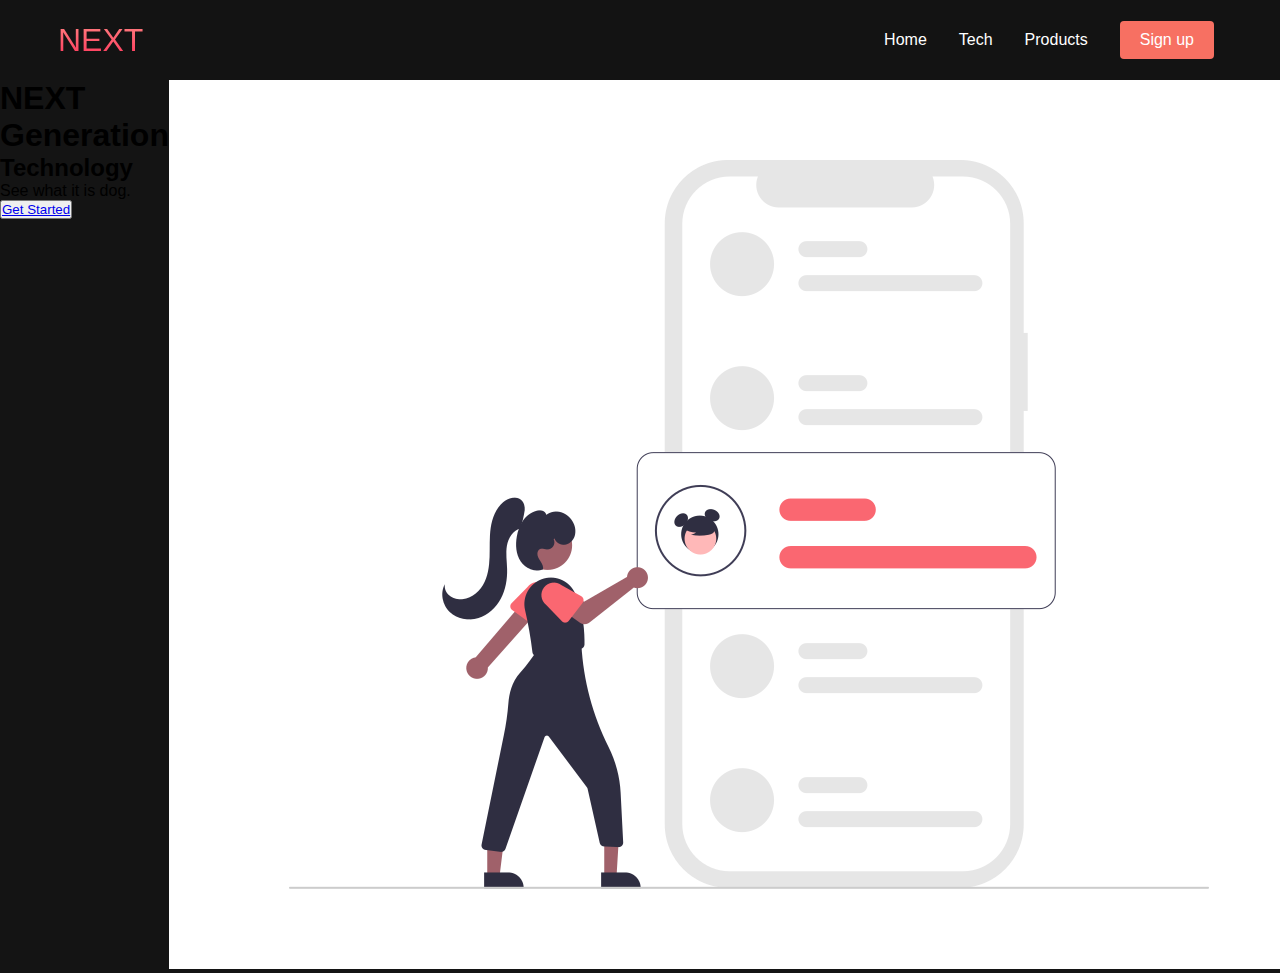
==== grid_flex_tut_1/index.html @ 17ca548c "renaming" ====
<!DOCTYPE html>
<html lang="en">
<head>
  <meta charset="UTF-8">
  <meta http-equiv="X-UA-Compatible" content="IE=edge">
  <meta name="viewport" content="width=device-width, initial-scale=1.0">
  <title>Next website</title>
  <link rel="stylesheet" href="styles.css">
  <link rel="stylesheet" href="https://use.fontawesome.com/releases/v5.15.4/css/all.css" integrity="sha384-DyZ88mC6Up2uqS4h/KRgHuoeGwBcD4Ng9SiP4dIRy0EXTlnuz47vAwmeGwVChigm" crossorigin="anonymous">
</head>
<body>
  <!-- Navbar section -->
  <nav class="navbar">
    <div class="navbar__container">
      <a href="/" id="navbar__logo"><i class="fas fa-gem"></i>NEXT</a>
      <div class="navbar__toggle" id="mobile-menu">
        <span class="bar"></span>
        <span class="bar"></span>
        <span class="bar"></span>
      </div>
      <ul class="navbar__menu">
        <li class="navbar__item">
          <a href="/" class="navbar__link">Home</a>
        </li>
        <li class="navbar__item">
          <a href="/tech.html" class="navbar__link">Tech</a>
        </li>
        <li class="navbar__item">
          <a href="/tech.html" class="navbar__link">Products</a>
        </li>
        <li class="navbar__btn">
          <a href="/" class="button">Sign up</a>
        </li>
      </ul>
    </div>
  </nav>

  <!-- Hero Section -->
  <main class="main">
    <div class="main__container">
      <div class="main__content">
        <h1>NEXT Generation</h1>
        <h2>Technology</h2>
        <p>See what it is dog.</p>
        <button class="main__btn">
          <a href="/">Get Started</a>
        </button>
      </div>
      <div class="main__img--container">
        <img src="images/pic1.png" alt="pic" id="main__img">
      </div>
    </div>
  </main>
  <script src="app.js"></script>
</body>
</html>
---- grid_flex_tut_1/styles.css ----
*{
  box-sizing: border-box;
  margin: 0;
  padding: 0;
  font-family: 'Kumbh Sans', sans-serif;
}

.navbar{
  background: #131313;
  height: 80px;
  display: flex;
  justify-content: center;
  align-items: center;
  font-size: 1.2 rem;
  position: sticky;
  top: 0;
  z-index: 999;
}

.navbar__container {
  display: flex;
  justify-content: space-between;
  height: 80px;
  z-index: 1;
  width: 100%;
  max-width: 1300px;
  margin: 0 auto;
  padding: 0 50px
}

#navbar__logo{
  background: color #ff8177;
  background-image: linear-gradient(to top, #ff0844 0%, #ffb199 100% );
  background-size: 100%;
  -webkit-background-clip: text;
  -moz-background-clip: text;
  -webkit-text-fill-color: transparent;
  -moz-text-fill-color: transparent;
  display: flex;
  align-items: center;
  cursor:pointer;
  text-decoration:none;
  font-size: 2rem;
}

.fa-gem{
  margin-right: 0.5rem
}

.navbar__menu{
  display:flex;
  align-items: center;
  list-style: none;
  text-align: center;
}
.navbar__item{
  height: 80px;
}

.navbar__link{
  color: #fff;
  display: flex;
  align-items: center;
  justify-content:center;
  text-decoration: none;
  padding: 0 1rem;
  height: 100%;
}
.navbar__btn{
  display: flex;
  justify-content: center;
  align-items: center;
  padding: 0 1rem;
  width: 100%;
}

.button{
  display: flex;
  justify-content: center;
  align-items: center;
  text-decoration: none;
  padding: 10px 20px;
  height: 100%;
  width: 100%;
  border: none;
  outline: none;
  border-radius: 4px;
  background: #f77062;
  color: #fff
}

.button:hover{
  background: #4837ff;
  transition: all 0.3s ease
}
.navbar__link:hover{
  color: #f77062;
  transition: all 0.3s ease;
}

@media screen and (max-width: 960px){
  .navbar__container{
    display:flex;
    justify-content: space-between;
    height: 80px;
    z-index: 1;
    width:100%;
    max-width: 1300px;
    padding: 0;
  }

  .navbar__menu{
    display: grid;
    grid-template-columns:auto;
    margin:0;
    width:100%;
    position: absolute;
    top: -1000px;
    opacity: 0;
    transition: all 0.5s ease;
    height: 50vh;
    z-index: -1;
    background: #131313;
  }

  .navbar__menu.active{
    background: #131313;
    top: 100%;
    opacity: 1;
    transition: all 0.5s ease;
    z-index: 99;
    height: 50vh;
    font-size: 1.6rem;
  }

  #navbar__logo{
    padding-left: 25px;
  }

  .navbar__toggle .bar{
    width: 25px;
    height: 3px;
    margin: 5px auto;
    transition: all 0.3s ease-in-out;
    background: #fff;
  }

  .navbar__item{
    width: 100%;
  }

  .navbar__link{
    text-align: center;
    padding: 2rem;
    width: 100%;
    display: table;
  }

  #mobile-menu{
    position: absolute;
    top: 20%;
    right: 5%;
    transform: translate(5%, 20%);
  }

  .navbar__btn{
    padding-bottom: 2rem;
  }

  .button{
    display:flex;
    justify-content: center ;
    align-items: center;
    width: 80%;
    height: 80%;
    margin:0;
  }

  .navbar__toggle .bar {
    display:block;
    cursor:pointer;
  }

  #mobile-menu.isactive .bar:nth-child(2){
    opacity: 0;
  }
  #mobile-menu.isactive .bar:nth-child(1){
    transform: translateY(8px) rotate(45deg);
  }
  #mobile-menu.isactive .bar:nth-child(3){
    transform: translateY(-8px) rotate(-45deg);
  }
}


/* Hero Section CSS */

.main{
  background-color: #141414;
}

.main__container{
  display: grid;
  grid-template-columns: 1fr 1fr;
}
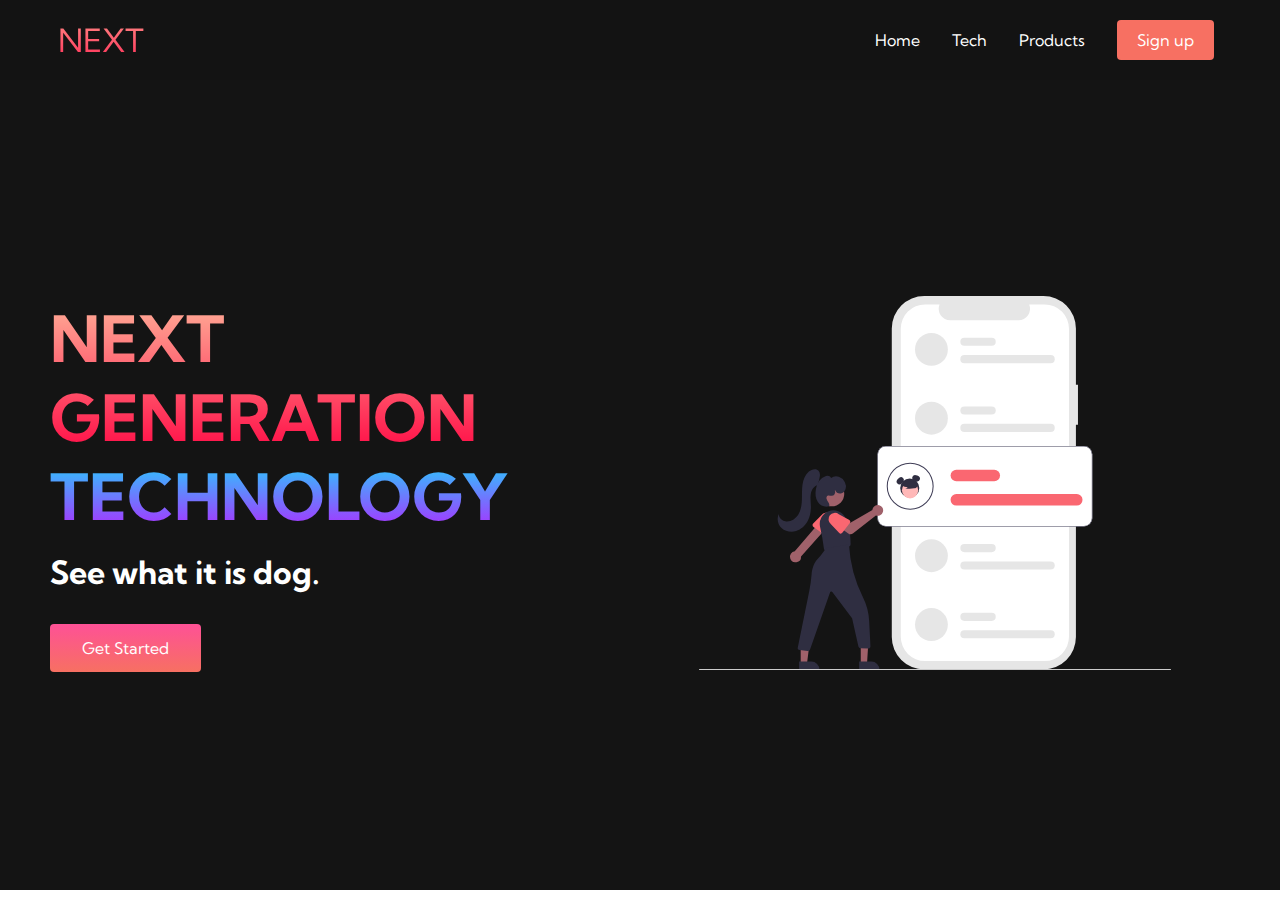
==== commit 715468cf: "main container" ====
--- a/grid_flex_tut_1/index.html
+++ b/grid_flex_tut_1/index.html
@@ -7,6 +7,9 @@
   <title>Next website</title>
   <link rel="stylesheet" href="styles.css">
   <link rel="stylesheet" href="https://use.fontawesome.com/releases/v5.15.4/css/all.css" integrity="sha384-DyZ88mC6Up2uqS4h/KRgHuoeGwBcD4Ng9SiP4dIRy0EXTlnuz47vAwmeGwVChigm" crossorigin="anonymous">
+  <link rel="preconnect" href="https://fonts.googleapis.com">
+<link rel="preconnect" href="https://fonts.gstatic.com" crossorigin>
+<link href="https://fonts.googleapis.com/css2?family=Kumbh+Sans:wght@400;700&display=swap" rel="stylesheet">
 </head>
 <body>
   <!-- Navbar section -->
@@ -36,21 +39,21 @@
   </nav>
 
   <!-- Hero Section -->
-  <main class="main">
+  <div class="main">
     <div class="main__container">
       <div class="main__content">
-        <h1>NEXT Generation</h1>
-        <h2>Technology</h2>
+        <h1>NEXT GENERATION</h1>
+        <h2>TECHNOLOGY</h2>
         <p>See what it is dog.</p>
         <button class="main__btn">
           <a href="/">Get Started</a>
         </button>
       </div>
       <div class="main__img--container">
-        <img src="images/pic1.png" alt="pic" id="main__img">
+        <img src="images/pic1.svg" alt="pic" id="main__img">
       </div>
     </div>
-  </main>
+  </div>
   <script src="app.js"></script>
 </body>
 </html>--- a/grid_flex_tut_1/styles.css
+++ b/grid_flex_tut_1/styles.css
@@ -202,4 +202,89 @@
 .main__container{
   display: grid;
   grid-template-columns: 1fr 1fr;
+  align-items: center;
+  justify-self: center;
+  margin: 0 auto;
+  height: 90vh;
+  background-color: #141414;
+  z-index: 1;
+  width: 100%;
+  max-width: 1300px;
+  padding: 0 50px;
+} 
+
+.main__content h1{
+  font-size: 4rem;
+  background-color: #ff8177;
+  background-image: linear-gradient(to top, #ff0844 0%, #ffb199 100%);
+  background-size: 100%;
+  -webkit-background-clip: text;
+  -moz-background-clip: text;
+  -webkit-text-fill-color: transparent;
+  -moz-text-fill-color: transparent;
+}
+.main__content h2 {
+  font-size: 4rem;
+  background-color: #ff8177;
+  background-image: linear-gradient(to top, #b721ff 0%, #21d4fd 100%);
+  background-size: 100%;
+  -webkit-background-clip: text;
+  -moz-background-clip: text;
+  -webkit-text-fill-color: transparent;
+  -moz-text-fill-color: transparent;
+}
+
+.main__content p {
+  margin-top: 1rem;
+  font-size: 2rem;
+  font-weight: 700;
+  color:#fff
+}
+
+.main__btn{
+  font-size: 1rem;
+  background-image: linear-gradient(to top, #f77062 0%, #fe5196 100% );
+  padding: 14px 32px;
+  border: none;
+  border-radius: 4px;
+  color: #fff;
+  margin-top: 2rem;
+  cursor: pointer;
+  position: relative;
+  transition: all 0.35s;
+  outline: none
+}
+
+.main__btn a{
+  position: relative;
+  z-index: 2;
+  color:#fff;
+  text-decoration: none;
+}
+.main__btn:after{
+  position: absolute;
+  content: '';
+  top: 0;
+  left: 0;
+  width: 0;
+  height: 100%;
+  background: #4837ff;
+  transition: all 0.35s;
+  border-radius: 4px;
+}
+
+.main__btn:hover{
+  color:#fff;
+}
+
+.main__btn:hover:after{
+  width:100%;
+}
+.main__img--container{
+  text-align: center;
+}
+
+#main__img{
+  height: 80%;
+  width:80%
 }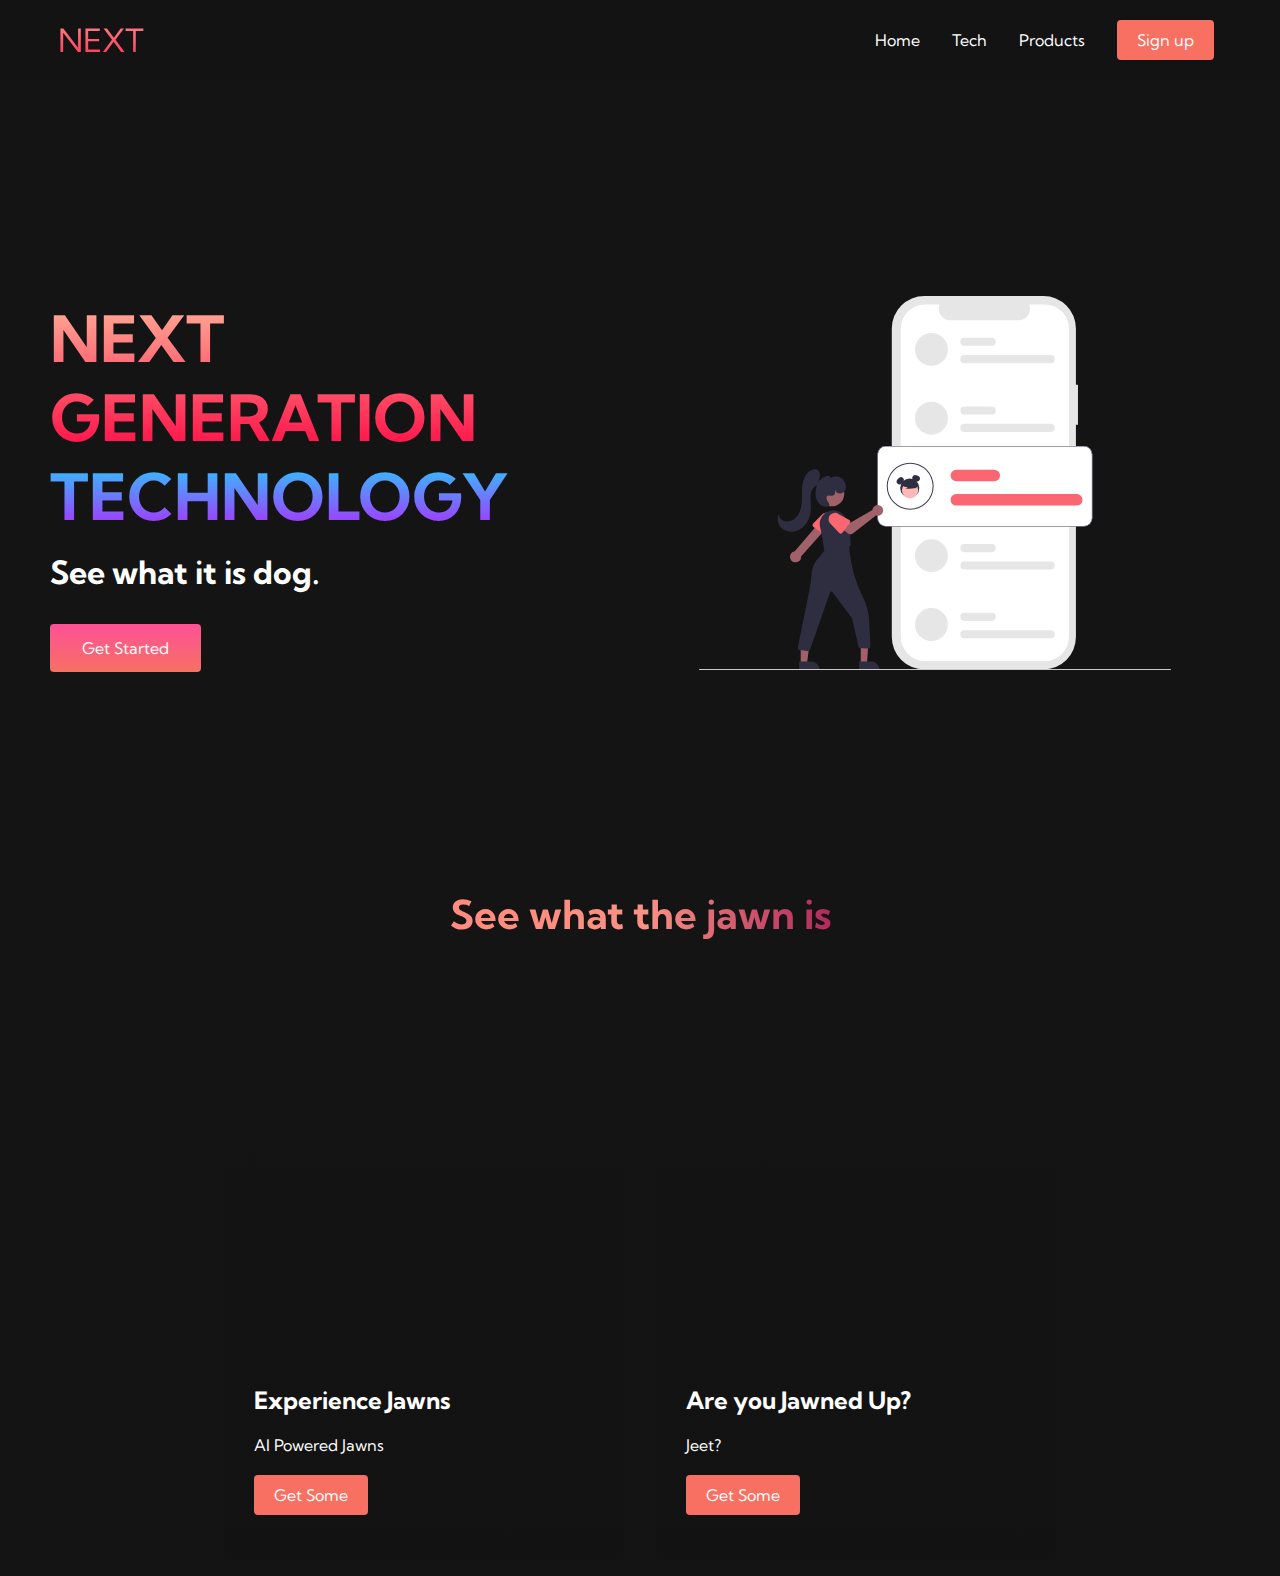
==== commit bbae18ed: "services section complete" ====
--- a/grid_flex_tut_1/index.html
+++ b/grid_flex_tut_1/index.html
@@ -54,6 +54,24 @@
       </div>
     </div>
   </div>
+
+  <!-- services section  -->
+  <div class="services">
+    <h1> See what the jawn is</h1>
+    <div class="services__container">
+      <div class="services__card">
+        <h2>Experience Jawns</h2>
+        <p>AI Powered Jawns</p>
+        <button>Get Some</button>
+      </div>
+      <div class="services__card">
+        <h2>Are you Jawned Up?</h2>
+        <p>Jeet?</p>
+        <button>Get Some</button>
+      </div>
+    </div>
+  </div>
+  <!-- Footer -->
   <script src="app.js"></script>
 </body>
 </html>--- a/grid_flex_tut_1/styles.css
+++ b/grid_flex_tut_1/styles.css
@@ -1,11 +1,14 @@
-*{
+/* html{
+  scroll-behavior: smooth;
+} */
+* {
   box-sizing: border-box;
   margin: 0;
   padding: 0;
-  font-family: 'Kumbh Sans', sans-serif;
-}
-
-.navbar{
+  font-family: "Kumbh Sans", sans-serif;
+}
+
+.navbar {
   background: #131313;
   height: 80px;
   display: flex;
@@ -25,12 +28,12 @@
   width: 100%;
   max-width: 1300px;
   margin: 0 auto;
-  padding: 0 50px
-}
-
-#navbar__logo{
+  padding: 0 50px;
+}
+
+#navbar__logo {
   background: color #ff8177;
-  background-image: linear-gradient(to top, #ff0844 0%, #ffb199 100% );
+  background-image: linear-gradient(to top, #ff0844 0%, #ffb199 100%);
   background-size: 100%;
   -webkit-background-clip: text;
   -moz-background-clip: text;
@@ -38,35 +41,35 @@
   -moz-text-fill-color: transparent;
   display: flex;
   align-items: center;
-  cursor:pointer;
-  text-decoration:none;
+  cursor: pointer;
+  text-decoration: none;
   font-size: 2rem;
 }
 
-.fa-gem{
-  margin-right: 0.5rem
-}
-
-.navbar__menu{
-  display:flex;
+.fa-gem {
+  margin-right: 0.5rem;
+}
+
+.navbar__menu {
+  display: flex;
   align-items: center;
   list-style: none;
   text-align: center;
 }
-.navbar__item{
+.navbar__item {
   height: 80px;
 }
 
-.navbar__link{
-  color: #fff;
-  display: flex;
-  align-items: center;
-  justify-content:center;
+.navbar__link {
+  color: #fff;
+  display: flex;
+  align-items: center;
+  justify-content: center;
   text-decoration: none;
   padding: 0 1rem;
   height: 100%;
 }
-.navbar__btn{
+.navbar__btn {
   display: flex;
   justify-content: center;
   align-items: center;
@@ -74,7 +77,7 @@
   width: 100%;
 }
 
-.button{
+.button {
   display: flex;
   justify-content: center;
   align-items: center;
@@ -86,34 +89,34 @@
   outline: none;
   border-radius: 4px;
   background: #f77062;
-  color: #fff
-}
-
-.button:hover{
+  color: #fff;
+}
+
+.button:hover {
   background: #4837ff;
-  transition: all 0.3s ease
-}
-.navbar__link:hover{
+  transition: all 0.3s ease;
+}
+.navbar__link:hover {
   color: #f77062;
   transition: all 0.3s ease;
 }
 
-@media screen and (max-width: 960px){
-  .navbar__container{
-    display:flex;
+@media screen and (max-width: 960px) {
+  .navbar__container {
+    display: flex;
     justify-content: space-between;
     height: 80px;
     z-index: 1;
-    width:100%;
+    width: 100%;
     max-width: 1300px;
     padding: 0;
   }
 
-  .navbar__menu{
+  .navbar__menu {
     display: grid;
-    grid-template-columns:auto;
-    margin:0;
-    width:100%;
+    grid-template-columns: auto;
+    margin: 0;
+    width: 100%;
     position: absolute;
     top: -1000px;
     opacity: 0;
@@ -123,7 +126,7 @@
     background: #131313;
   }
 
-  .navbar__menu.active{
+  .navbar__menu.active {
     background: #131313;
     top: 100%;
     opacity: 1;
@@ -133,11 +136,11 @@
     font-size: 1.6rem;
   }
 
-  #navbar__logo{
+  #navbar__logo {
     padding-left: 25px;
   }
 
-  .navbar__toggle .bar{
+  .navbar__toggle .bar {
     width: 25px;
     height: 3px;
     margin: 5px auto;
@@ -145,61 +148,60 @@
     background: #fff;
   }
 
-  .navbar__item{
+  .navbar__item {
     width: 100%;
   }
 
-  .navbar__link{
+  .navbar__link {
     text-align: center;
     padding: 2rem;
     width: 100%;
     display: table;
   }
 
-  #mobile-menu{
+  #mobile-menu {
     position: absolute;
     top: 20%;
     right: 5%;
     transform: translate(5%, 20%);
   }
 
-  .navbar__btn{
+  .navbar__btn {
     padding-bottom: 2rem;
   }
 
-  .button{
-    display:flex;
-    justify-content: center ;
+  .button {
+    display: flex;
+    justify-content: center;
     align-items: center;
     width: 80%;
     height: 80%;
-    margin:0;
+    margin: 0;
   }
 
   .navbar__toggle .bar {
-    display:block;
-    cursor:pointer;
-  }
-
-  #mobile-menu.isactive .bar:nth-child(2){
+    display: block;
+    cursor: pointer;
+  }
+
+  #mobile-menu.isactive .bar:nth-child(2) {
     opacity: 0;
   }
-  #mobile-menu.isactive .bar:nth-child(1){
+  #mobile-menu.isactive .bar:nth-child(1) {
     transform: translateY(8px) rotate(45deg);
   }
-  #mobile-menu.isactive .bar:nth-child(3){
+  #mobile-menu.isactive .bar:nth-child(3) {
     transform: translateY(-8px) rotate(-45deg);
   }
 }
 
-
 /* Hero Section CSS */
 
-.main{
+.main {
   background-color: #141414;
 }
 
-.main__container{
+.main__container {
   display: grid;
   grid-template-columns: 1fr 1fr;
   align-items: center;
@@ -211,9 +213,9 @@
   width: 100%;
   max-width: 1300px;
   padding: 0 50px;
-} 
-
-.main__content h1{
+}
+
+.main__content h1 {
   font-size: 4rem;
   background-color: #ff8177;
   background-image: linear-gradient(to top, #ff0844 0%, #ffb199 100%);
@@ -238,12 +240,12 @@
   margin-top: 1rem;
   font-size: 2rem;
   font-weight: 700;
-  color:#fff
-}
-
-.main__btn{
+  color: #fff;
+}
+
+.main__btn {
   font-size: 1rem;
-  background-image: linear-gradient(to top, #f77062 0%, #fe5196 100% );
+  background-image: linear-gradient(to top, #f77062 0%, #fe5196 100%);
   padding: 14px 32px;
   border: none;
   border-radius: 4px;
@@ -252,18 +254,18 @@
   cursor: pointer;
   position: relative;
   transition: all 0.35s;
-  outline: none
-}
-
-.main__btn a{
+  outline: none;
+}
+
+.main__btn a {
   position: relative;
   z-index: 2;
-  color:#fff;
+  color: #fff;
   text-decoration: none;
 }
-.main__btn:after{
+.main__btn:after {
   position: absolute;
-  content: '';
+  content: "";
   top: 0;
   left: 0;
   width: 0;
@@ -273,18 +275,177 @@
   border-radius: 4px;
 }
 
-.main__btn:hover{
-  color:#fff;
-}
-
-.main__btn:hover:after{
-  width:100%;
-}
-.main__img--container{
+.main__btn:hover {
+  color: #fff;
+}
+
+.main__btn:hover:after {
+  width: 100%;
+}
+.main__img--container {
   text-align: center;
 }
 
-#main__img{
+#main__img {
   height: 80%;
-  width:80%
-}+  width: 80%;
+}
+
+/* Mobile Responsive */
+@media screen and (max-width: 768px) {
+  .main__container {
+    display: grid;
+    grid-template-columns: auto;
+    align-items: center;
+    justify-content: center;
+    width: 100%;
+    margin: 0 auto;
+    height: 90vh;
+    /* height: max-content; */
+  }
+
+  .main__content {
+    text-align: center;
+    margin-bottom: 4rem;
+  }
+  .main__content h1 {
+    font-size: 2.5rem;
+    margin-top: 2rem;
+  }
+
+  .main__content h2 {
+    font-size: 3rem;
+  }
+
+  .main__content p {
+    margin-top: 1rem;
+    font-size: 1.5rem;
+  }
+}
+
+@media screen and (max-width: 480) {
+  .main__content h1 {
+    font-size: 2rem;
+    margin-top: 3rem;
+  }
+
+  .main__content h2 {
+    font-size: 2rem;
+  }
+
+  .main__content p {
+    margin-top: 2rem;
+    font-size: 1.5rem;
+  }
+
+  .main__btn {
+    padding: 12px 36px;
+    margin: 2.5rem;
+  }
+}
+
+/* Services Section CSS */
+
+.services {
+  background: #141414;
+  display: flex;
+  flex-direction: column;
+  align-items: center;
+  height: 100vh;
+  height:max-content
+}
+
+.services h1 {
+  background-color: #ff8177;
+  background-image: linear-gradient(
+    to right,
+    #ff8177 0%,
+    #ff867a,
+    0%,
+    #ff8c7f 21%,
+    #f99185 52%,
+    #cf556c 78%,
+    #b12a5b 100%
+  );
+  background-size: 100%;
+  margin-bottom: 5rem;
+  font-size: 2.5rem;
+  -webkit-background-clip: text;
+  -moz-background-clip: text;
+  -webkit-text-fill-color: transparent;
+  -moz-text-fill-color: transparent;
+}
+
+.services__container{
+  display: flex;
+  justify-content: center;
+  flex-wrap: wrap;
+}
+.services__card{
+  margin: 1rem;
+  height: 525px;
+  width: 400px;
+  border-radius: 4px;
+  background-image: linear-gradient(to bottom, rgba(0,0,0,0) 0%, rgba(17,17,17, 0.6) 100%), url("/images/pic3.jpg");
+  background-size: cover;
+  position: relative;
+  color: #fff;
+}
+.services__card:nth-child(2){
+  background-image: linear-gradient(to bottom, rgba(0,0,0,0) 0%, rgba(17,17,17, 0.6) 100%), url("/images/pic2.jpg");
+}
+.services h2{
+  position: absolute;
+  top: 350px;
+  left: 30px;
+}
+.services__card p{
+  position: absolute;
+  top:400px;
+  left: 30px;
+}
+
+.services__card button{
+  color: #fff;
+  padding: 10px 20px;
+  border: none;
+  outline: none;
+  border-radius: 4px;
+  background:#f77062;
+  position:absolute;
+  top:440px;
+  left: 30px;
+  font-size: 1rem;
+  cursor: pointer;
+}
+/* .services__card button:hover{
+  font-weight: bold;
+} */
+
+.services__card:hover{
+  transform: scale(1.075);
+  transition: 0.2s ease-in;
+  cursor: pointer;
+}
+@media screen and (max-width: 960px) {
+  .services {
+    height: 1600px;
+  }
+  .services h1{
+    font-size: 2rem;
+    margin-top: 12rem;
+  }
+}
+
+@media screen and (max-width: 480px) {
+  .services{
+    height: 1400px;
+  }
+  .services h1{
+    font-size: 1.2rem;
+  }
+
+  .services__card{
+    width: 300px
+  }
+}
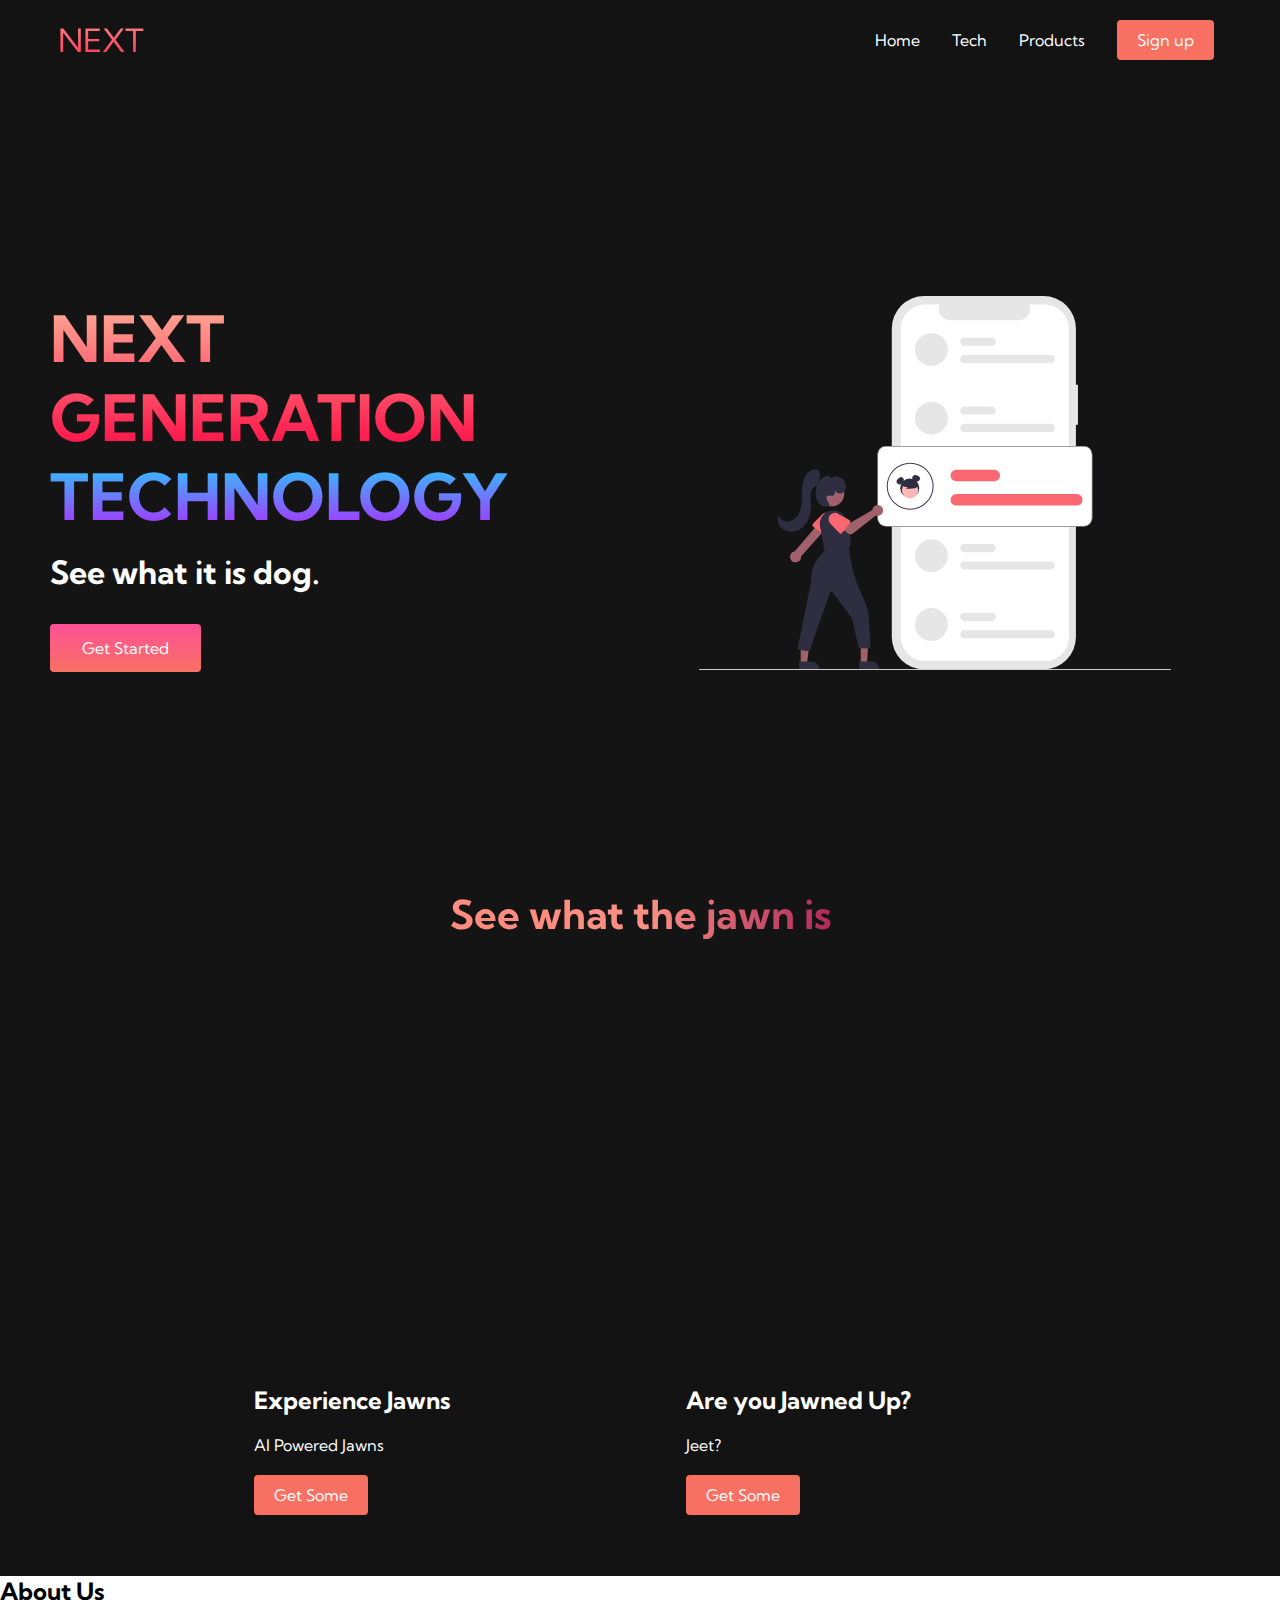
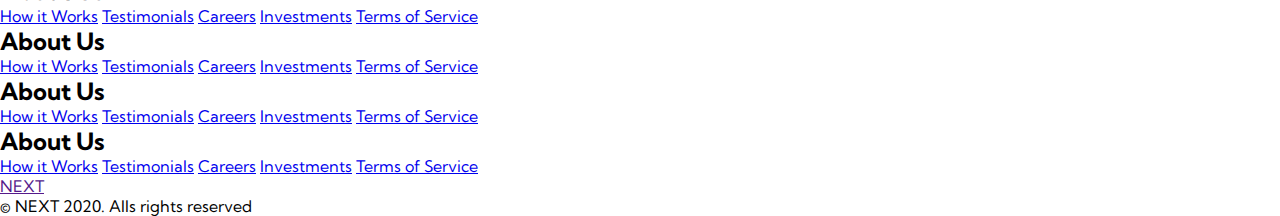
==== commit 07f2d44c: "footer html" ====
--- a/grid_flex_tut_1/index.html
+++ b/grid_flex_tut_1/index.html
@@ -72,6 +72,68 @@
     </div>
   </div>
   <!-- Footer -->
+  <footer class="footer__container">
+    <div class="footer__links">
+      <div class="footer__link--wrapper">
+        <div class="footer__link--items">
+          <h2>About Us</h2>
+          <a href="/">How it Works</a>
+          <a href="/">Testimonials</a>
+          <a href="/">Careers</a>
+          <a href="/">Investments</a>
+          <a href="/">Terms of Service</a>
+        </div>
+        <div class="footer__link--items">
+          <h2>About Us</h2>
+          <a href="/">How it Works</a>
+          <a href="/">Testimonials</a>
+          <a href="/">Careers</a>
+          <a href="/">Investments</a>
+          <a href="/">Terms of Service</a>
+        </div>
+      </div>
+      <div class="footer__link--wrapper">
+        <div class="footer__link--items">
+          <h2>About Us</h2>
+          <a href="/">How it Works</a>
+          <a href="/">Testimonials</a>
+          <a href="/">Careers</a>
+          <a href="/">Investments</a>
+          <a href="/">Terms of Service</a>
+        </div>
+        <div class="footer__link--items">
+          <h2>About Us</h2>
+          <a href="/">How it Works</a>
+          <a href="/">Testimonials</a>
+          <a href="/">Careers</a>
+          <a href="/">Investments</a>
+          <a href="/">Terms of Service</a>
+        </div>
+      </div>
+    </div>
+    <div class="social__media">
+      <div class="social__media--wrap">
+        <div class="footer__logo">
+          <a href="" id="footer__logo"><i class="fas faa-gem"></i>NEXT</a>
+        </div>
+        <p class="website__right">© NEXT 2020. Alls rights reserved</p>
+        <div class="social__icons">
+          <a href="/" class="social__icon--link" target="_blank">
+            <i class="fab fa-facebook"></i>
+          </a>
+          <a href="/" class="social__icon--link" target="_blank">
+            <i class="fab fa-instagram"></i>
+          </a>
+          <a href="/" class="social__icon--link" target="_blank">
+            <i class="fab fa-twitter"></i>
+          </a>
+          <a href="/" class="social__icon--link" target="_blank">
+            <i class="fab fa-youtube"></i>
+          </a>
+        </div>
+      </div>
+    </div>
+  </footer>
   <script src="app.js"></script>
 </body>
 </html>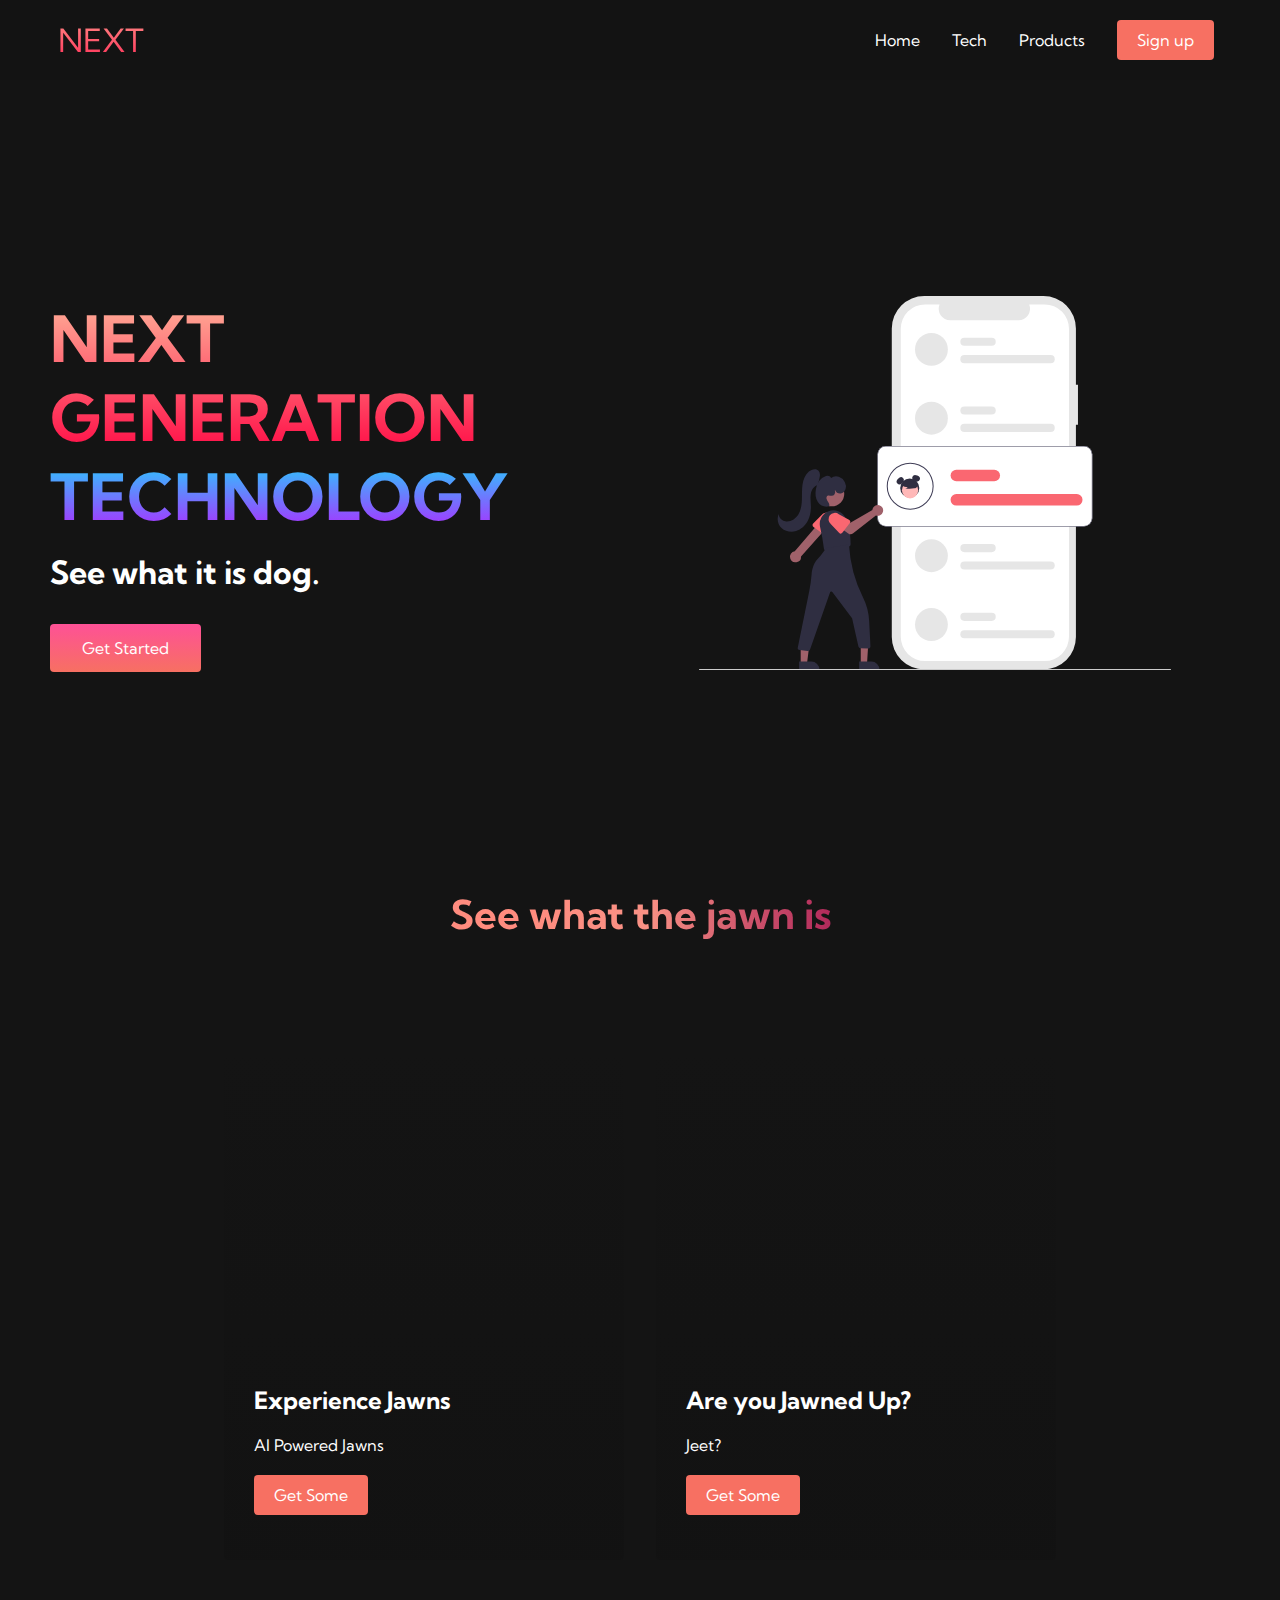
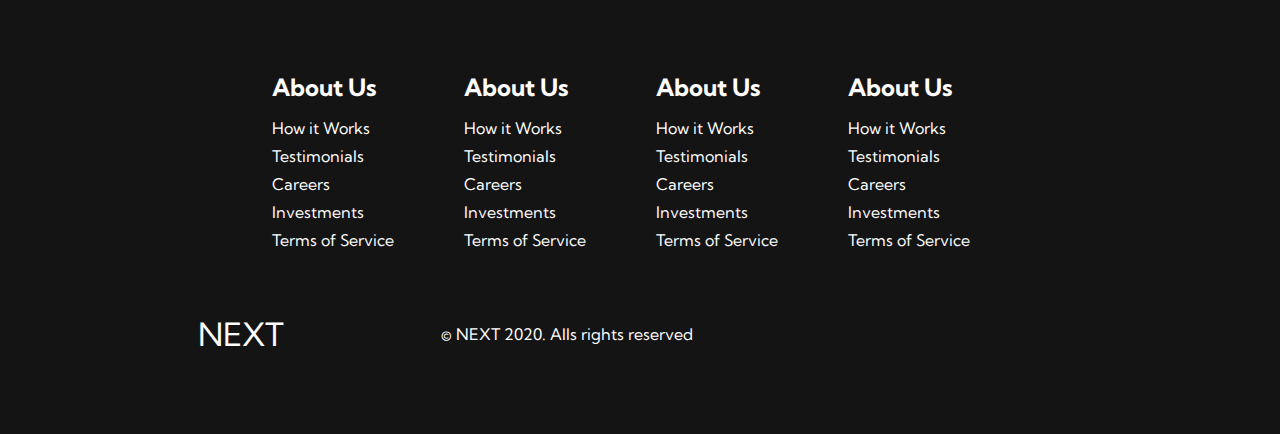
==== commit bcd367b4: "finished" ====
--- a/grid_flex_tut_1/index.html
+++ b/grid_flex_tut_1/index.html
@@ -114,9 +114,9 @@
     <div class="social__media">
       <div class="social__media--wrap">
         <div class="footer__logo">
-          <a href="" id="footer__logo"><i class="fas faa-gem"></i>NEXT</a>
+          <a href="" id="footer__logo"><i class="fas fa-gem"></i>NEXT</a>
         </div>
-        <p class="website__right">© NEXT 2020. Alls rights reserved</p>
+        <p class="website__rights">© NEXT 2020. Alls rights reserved</p>
         <div class="social__icons">
           <a href="/" class="social__icon--link" target="_blank">
             <i class="fab fa-facebook"></i>
--- a/grid_flex_tut_1/styles.css
+++ b/grid_flex_tut_1/styles.css
@@ -449,3 +449,138 @@
     width: 300px
   }
 }
+
+/* Footer CSS */
+
+.footer__container{
+  background-color: #141414;
+  padding: 5rem 0;
+  display: flex;
+  flex-direction: column;
+  justify-content: center;
+  align-items: center;
+}
+
+#footer__logo{
+  color:#fff;
+  display: flex;
+  align-items: center;
+  cursor: pointer;
+  text-decoration: none;
+  font-size: 2rem;
+}
+
+.footer__links{
+  width: 100%;
+  max-width: 1000px;
+  display:flex;
+  justify-content: center;
+}
+
+.footer__link--wrapper{
+  display:flex
+}
+
+.footer__link--items{
+  display:flex;
+  flex-direction: column;
+  align-items: flex-start;
+  margin: 16px;
+  text-align: left;
+  width: 160px;
+  box-sizing: border-box;
+}
+
+.footer__link--items h2{
+  margin-bottom: 16px;
+
+}
+.footer__link--items > h2{
+  color: #fff;
+}
+
+.footer__link--items a{
+  color: #fff;
+  text-decoration: none;
+  margin-bottom: 0.5rem;
+}
+
+.footer__link--items a:hover{
+  color: #e9e9e9;
+  transition: 0.3s ease-out;
+}
+
+/* social icons */
+
+.social__icon--link{
+  color:#fff;
+  font-size: 24px;
+}
+
+.social__media{
+  max-width: 1000px;
+  width: 100%;
+}
+
+.social__media--wrap{
+  display:flex;
+  justify-content: space-between;
+  align-items: center;
+  width: 90%;
+  max-width: 1000px;
+  margin: 40px auto 0 auto;
+}
+.social__icons{
+  display: flex;
+  justify-content: space-between;
+  align-items: center;
+  width: 240px;
+}
+
+.social__logo{
+  color: #fff;
+  justify-self: flex-start;
+  margin-left: 20px;
+  cursor: pointer;
+  text-decoration: none;
+  font-size: 2rem;
+  display:flex;
+  align-items: center;
+  margin-bottom: 16px;
+}
+
+.website__rights{
+  color:#fff;
+}
+
+@media screen and (max-width: 820px) {
+  .footer__links{
+    padding-top: 2rem;
+
+  }
+  #footer__logo{
+    margin-bottom: 2rem;
+  }
+
+  .website__rights{
+    margin-bottom:2rem;
+
+  }
+
+  .footer__link--wrapper{
+    flex-direction: column;
+  }
+
+  .social__media--wrap{
+    flex-direction: column;
+  }
+}
+
+@media screen and (max-width: 480px) {
+  .footer__link--items{
+    margin: 0;
+    padding:10;
+    width: 100%;
+  }
+  
+}